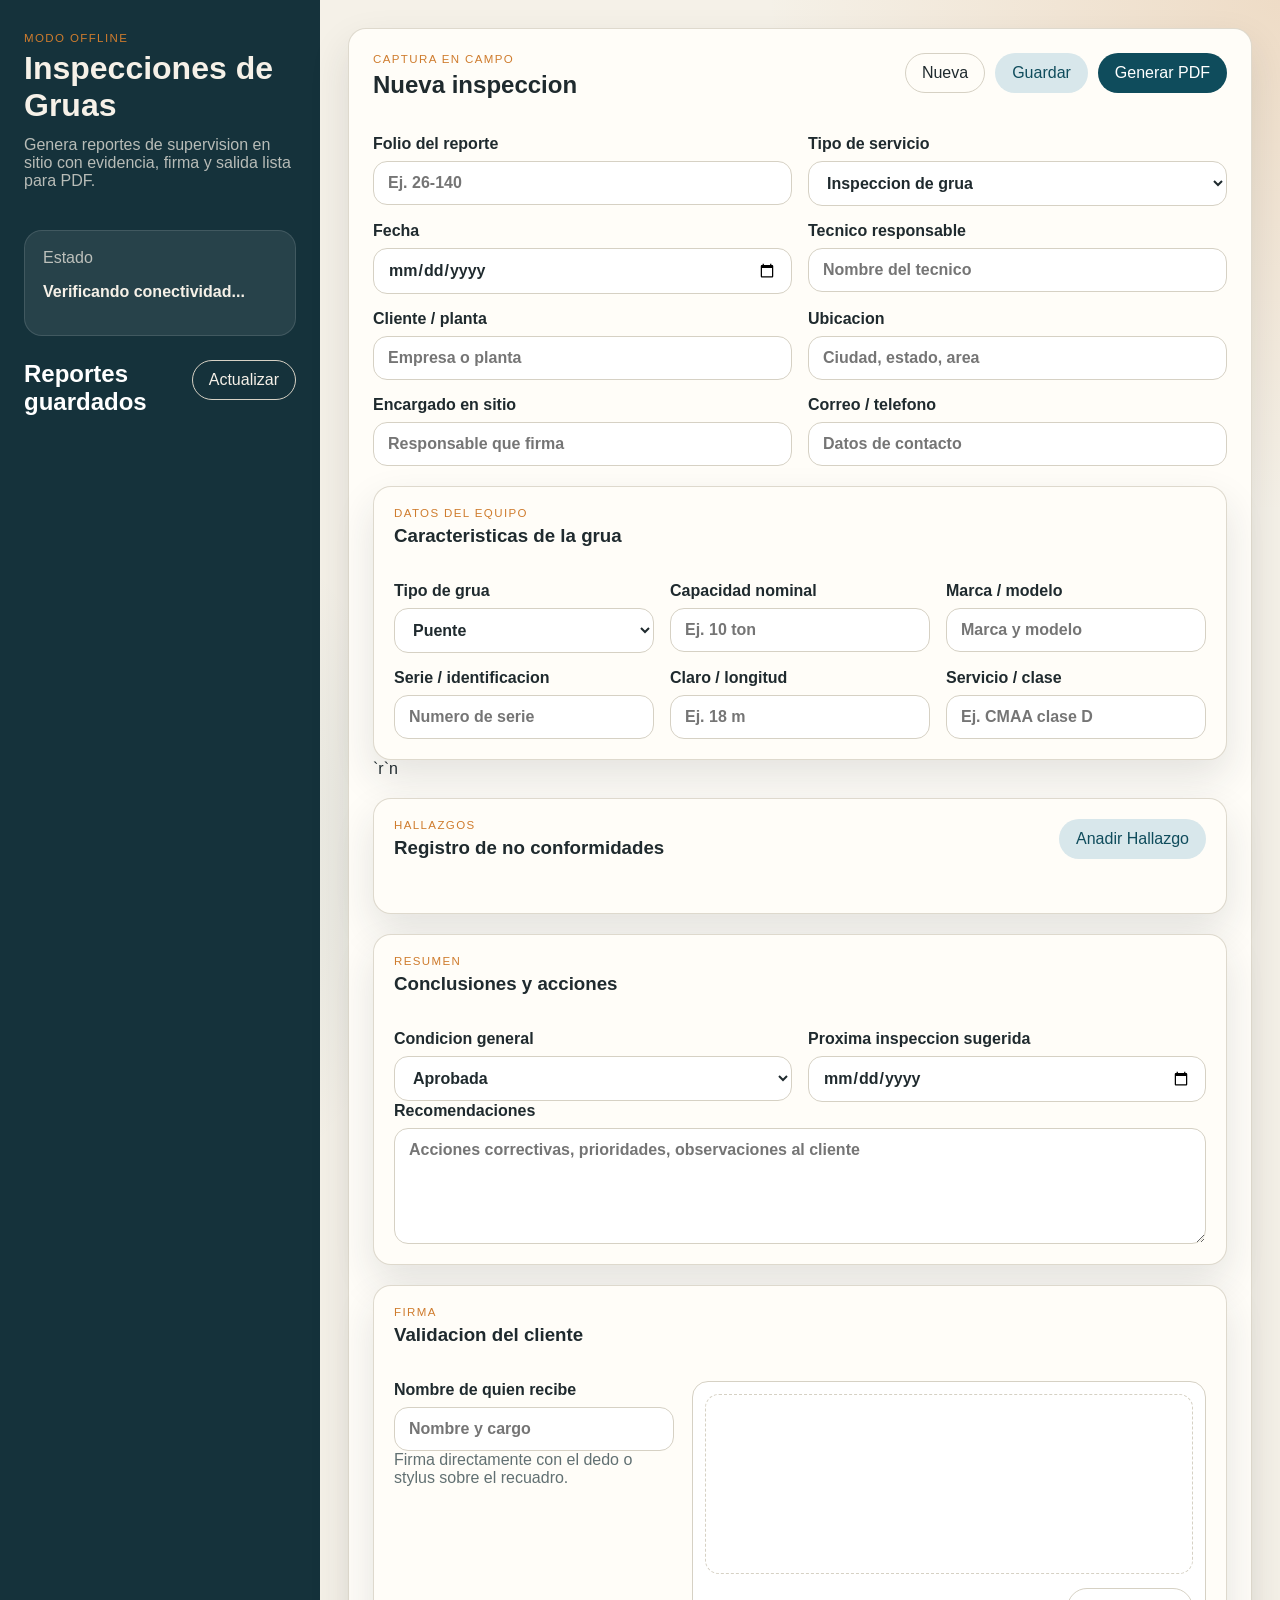
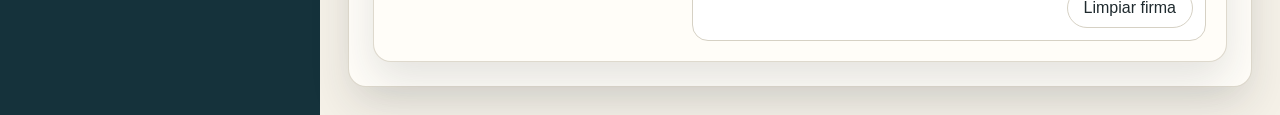
==== index.html @ 50f72477 "Add files via upload" ====
<!DOCTYPE html>
<html lang="es">
<head>
  <meta charset="UTF-8">
  <meta name="viewport" content="width=device-width, initial-scale=1.0">
  <meta name="theme-color" content="#0f4c5c">
  <title>Inspecciones de Gruas</title>
  <link rel="manifest" href="manifest.json">
  <link rel="stylesheet" href="styles.css">
</head>
<body>
  <div class="app-shell">
    <aside class="sidebar">
      <div>
        <p class="eyebrow">Modo offline</p>
        <h1>Inspecciones de Gruas</h1>
        <p class="intro">
          Genera reportes de supervision en sitio con evidencia, firma y salida lista para PDF.
        </p>
      </div>

      <div class="status-card">
        <p class="status-label">Estado</p>
        <p id="connectionStatus" class="status-value">Verificando conectividad...</p>
        <button id="installButton" class="secondary-button" hidden>Instalar app</button>
      </div>

      <section class="saved-section">
        <div class="section-header">
          <h2>Reportes guardados</h2>
          <button id="refreshReportsButton" class="ghost-button" type="button">Actualizar</button>
        </div>
        <div id="savedReports" class="saved-list"></div>
      </section>
    </aside>

    <main class="main-content">
      <section class="panel app-view" id="inspectionView">
        <div class="section-header">
          <div>
            <p class="eyebrow">Captura en campo</p>
            <h2>Nueva inspeccion</h2>
          </div>
          <div class="toolbar">
            <button id="newInspectionButton" class="ghost-button" type="button">Nueva</button>
            <button id="saveInspectionButton" class="secondary-button" type="button">Guardar</button>
            <button id="generatePdfButton" class="primary-button" type="button">Generar PDF</button>
          </div>
        </div>

        <form id="inspectionForm">
          <input id="inspectionId" type="hidden">

          <div class="grid two-column">
            <label>
              Folio del reporte
              <input id="reportNumber" name="reportNumber" type="text" placeholder="Ej. 26-140">
            </label>
            <label>
              Tipo de servicio
              <select id="serviceType" name="serviceType">
                <option value="Inspeccion de grua">Inspeccion de grua</option>
                <option value="Mantenimiento correctivo">Mantenimiento correctivo</option>
                <option value="Mantenimiento preventivo">Mantenimiento preventivo</option>
                <option value="Supervision tecnica">Supervision tecnica</option>
              </select>
            </label>
            <label>
              Fecha
              <input id="inspectionDate" name="inspectionDate" type="date" required>
            </label>
            <label>
              Tecnico responsable
              <input id="technicianName" name="technicianName" type="text" placeholder="Nombre del tecnico" required>
            </label>
            <label>
              Cliente / planta
              <input id="plantName" name="plantName" type="text" placeholder="Empresa o planta" required>
            </label>
            <label>
              Ubicacion
              <input id="plantLocation" name="plantLocation" type="text" placeholder="Ciudad, estado, area" required>
            </label>
            <label>
              Encargado en sitio
              <input id="siteContact" name="siteContact" type="text" placeholder="Responsable que firma">
            </label>
            <label>
              Correo / telefono
              <input id="siteContactInfo" name="siteContactInfo" type="text" placeholder="Datos de contacto">
            </label>
          </div>

          <section class="subpanel">
            <div class="section-header">
              <div>
                <p class="eyebrow">Datos del equipo</p>
                <h3>Caracteristicas de la grua</h3>
              </div>
            </div>

            <div class="grid three-column">
              <label>
                Tipo de grua
                <select id="craneType" name="craneType">
                  <option value="Puente">Puente</option>
                  <option value="Monorriel">Monorriel</option>
                  <option value="Portico">Portico</option>
                  <option value="Pluma">Pluma</option>
                  <option value="Polipasto">Polipasto</option>
                  <option value="Otro">Otro</option>
                </select>
              </label>
              <label>
                Capacidad nominal
                <input id="ratedCapacity" name="ratedCapacity" type="text" placeholder="Ej. 10 ton">
              </label>
              <label>
                Marca / modelo
                <input id="brandModel" name="brandModel" type="text" placeholder="Marca y modelo">
              </label>
              <label>
                Serie / identificacion
                <input id="serialNumber" name="serialNumber" type="text" placeholder="Numero de serie">
              </label>
              <label>
                Claro / longitud
                <input id="spanLength" name="spanLength" type="text" placeholder="Ej. 18 m">
              </label>
              <label>
                Servicio / clase
                <input id="serviceClass" name="serviceClass" type="text" placeholder="Ej. CMAA clase D">
              </label>
            </div>
          </section>`r`n          <section class="subpanel">
            <div class="section-header">
              <div>
                <p class="eyebrow">Hallazgos</p>
                <h3>Registro de no conformidades</h3>
              </div>
              <button id="addFindingButton" class="secondary-button" type="button">Anadir Hallazgo</button>
            </div>

            <div id="findingsList" class="findings-list"></div>
          </section>

          <section class="subpanel">
            <div class="section-header">
              <div>
                <p class="eyebrow">Resumen</p>
                <h3>Conclusiones y acciones</h3>
              </div>
            </div>

            <div class="grid two-column">
              <label>
                Condicion general
                <select id="overallCondition" name="overallCondition">
                  <option value="Aprobada">Aprobada</option>
                  <option value="Aprobada con observaciones">Aprobada con observaciones</option>
                  <option value="No aprobada">No aprobada</option>
                </select>
              </label>
              <label>
                Proxima inspeccion sugerida
                <input id="nextInspection" name="nextInspection" type="date">
              </label>
            </div>

            <label>
              Recomendaciones
              <textarea id="recommendations" name="recommendations" rows="5" placeholder="Acciones correctivas, prioridades, observaciones al cliente"></textarea>
            </label>
          </section>

          <section class="subpanel">
            <div class="section-header">
              <div>
                <p class="eyebrow">Firma</p>
                <h3>Validacion del cliente</h3>
              </div>
            </div>

            <div class="signature-layout">
              <div>
                <label>
                  Nombre de quien recibe
                  <input id="receiverName" name="receiverName" type="text" placeholder="Nombre y cargo">
                </label>
                <p class="signature-help">Firma directamente con el dedo o stylus sobre el recuadro.</p>
              </div>
              <div class="signature-box">
                <canvas id="signaturePad" width="600" height="220" aria-label="Area de firma"></canvas>
                <div class="signature-actions">
                  <button id="clearSignatureButton" class="ghost-button" type="button">Limpiar firma</button>
                </div>
              </div>
            </div>
          </section>
        </form>
      </section>

      <section class="panel app-view hidden" id="findingEditorView">
        <div class="section-header">
          <div>
            <p class="eyebrow">Hallazgo</p>
            <h2 id="findingEditorTitle">Nuevo hallazgo</h2>
          </div>
          <div class="toolbar">
            <button id="cancelFindingButton" class="ghost-button" type="button">Cancelar</button>
            <button id="saveFindingButton" class="primary-button" type="button">Guardar el Hallazgo</button>
          </div>
        </div>

        <form id="findingEditorForm">
          <input id="editingFindingId" type="hidden">

          <div class="grid two-column">
            <label>
              Categoria del hallazgo
              <select id="findingCategory" required></select>
            </label>
            <label>
              Incidencia
              <select id="findingIncidence" required></select>
            </label>
          </div>

          <label>
            Descripcion del hallazgo
            <textarea id="findingDescription" rows="6" placeholder="Describe con detalle la condicion observada, ubicacion exacta, riesgo y contexto" required></textarea>
          </label>

          <label>
            Evidencia fotografica
            <input id="findingPhotoInput" type="file" accept="image/*" capture="environment" multiple>
          </label>

          <div id="findingPhotoPreview" class="photo-preview large-preview"></div>
        </form>
      </section>
    </main>
  </div>

  <script src="report-template-config.js"></script>
  <script src="finding-catalog-config.js"></script>
  <script src="report-generator.js"></script>
  <script src="app.js"></script>
</body>
</html>
---- styles.css ----
:root {
  --bg: #f5f1e8;
  --panel: #fffdf8;
  --ink: #1f2a2e;
  --muted: #617072;
  --line: #d6d1c4;
  --brand: #0f4c5c;
  --brand-soft: #d8e7eb;
  --accent: #cf7c2e;
  --shadow: 0 18px 40px rgba(31, 42, 46, 0.12);
  --radius: 18px;
}

* {
  box-sizing: border-box;
}

body {
  margin: 0;
  font-family: "Segoe UI", Tahoma, Geneva, Verdana, sans-serif;
  color: var(--ink);
  background:
    radial-gradient(circle at top right, rgba(207, 124, 46, 0.18), transparent 24%),
    radial-gradient(circle at left center, rgba(15, 76, 92, 0.16), transparent 28%),
    var(--bg);
}

button,
input,
select,
textarea {
  font: inherit;
}

.app-shell {
  display: grid;
  grid-template-columns: 320px minmax(0, 1fr);
  min-height: 100vh;
}

.sidebar {
  display: flex;
  flex-direction: column;
  gap: 24px;
  padding: 32px 24px;
  background: #15323b;
  color: #f6f1e8;
}

.main-content {
  padding: 28px;
}

.panel,
.subpanel,
.status-card,
.finding-list-card {
  background: var(--panel);
  border: 1px solid rgba(214, 209, 196, 0.8);
  border-radius: var(--radius);
  box-shadow: var(--shadow);
}

.panel {
  padding: 24px;
}

.subpanel {
  padding: 20px;
  margin-top: 20px;
}

.status-card {
  padding: 18px;
  background: rgba(255, 253, 248, 0.08);
  border-color: rgba(255, 255, 255, 0.12);
  box-shadow: none;
}

.eyebrow {
  margin: 0 0 6px;
  text-transform: uppercase;
  letter-spacing: 0.12em;
  font-size: 0.72rem;
  color: var(--accent);
}

h1,
h2,
h3,
h4,
p {
  margin-top: 0;
}

h1 {
  font-size: 2rem;
  margin-bottom: 12px;
}

.intro,
.status-label,
.signature-help {
  color: var(--muted);
}

.sidebar .intro,
.sidebar .status-label {
  color: rgba(246, 241, 232, 0.72);
}

.status-value {
  font-weight: 700;
}

.section-header {
  display: flex;
  justify-content: space-between;
  align-items: flex-start;
  gap: 12px;
  margin-bottom: 16px;
}

.toolbar {
  display: flex;
  gap: 10px;
  flex-wrap: wrap;
}

.primary-button,
.secondary-button,
.ghost-button {
  border-radius: 999px;
  padding: 10px 16px;
  border: 1px solid transparent;
  cursor: pointer;
}

.primary-button {
  background: var(--brand);
  color: white;
}

.secondary-button {
  background: var(--brand-soft);
  color: var(--brand);
}

.ghost-button {
  background: transparent;
  color: inherit;
  border-color: var(--line);
}

.grid {
  display: grid;
  gap: 16px;
}

.two-column {
  grid-template-columns: repeat(2, minmax(0, 1fr));
}

.three-column {
  grid-template-columns: repeat(3, minmax(0, 1fr));
}

label {
  display: flex;
  flex-direction: column;
  gap: 8px;
  font-weight: 600;
}

input,
select,
textarea {
  width: 100%;
  border: 1px solid var(--line);
  border-radius: 14px;
  padding: 12px 14px;
  background: white;
  color: var(--ink);
}

textarea {
  resize: vertical;
}

.checkbox-grid {
  display: grid;
  grid-template-columns: repeat(auto-fit, minmax(160px, 1fr));
  gap: 12px;
}

.checkbox-card {
  flex-direction: row;
  align-items: center;
  font-weight: 500;
  padding: 12px 14px;
  border: 1px solid var(--line);
  border-radius: 14px;
  background: #fff;
}

.checkbox-card input {
  width: auto;
}

.findings-list,
.saved-list {
  display: grid;
  gap: 14px;
}

.finding-list-card {
  display: block;
  width: 100%;
  padding: 16px;
  cursor: pointer;
  text-align: left;
  transition: transform 0.16s ease, border-color 0.16s ease;
}

.finding-list-card:hover {
  transform: translateY(-1px);
  border-color: var(--brand);
}

.finding-list-card p:last-child,
.saved-card p:last-child {
  margin-bottom: 0;
}

.finding-meta {
  display: flex;
  gap: 10px;
  flex-wrap: wrap;
  color: var(--muted);
  font-size: 0.95rem;
  margin-bottom: 10px;
}

.large-preview {
  margin-top: 8px;
}

.photo-preview {
  display: grid;
  grid-template-columns: repeat(auto-fit, minmax(120px, 1fr));
  gap: 12px;
}

.photo-thumb {
  position: relative;
  border-radius: 16px;
  overflow: hidden;
  border: 1px solid var(--line);
  aspect-ratio: 4 / 3;
  background: #f0ece3;
}

.photo-thumb img {
  width: 100%;
  height: 100%;
  object-fit: cover;
}

.photo-remove {
  position: absolute;
  top: 8px;
  right: 8px;
  border: none;
  border-radius: 999px;
  background: rgba(21, 50, 59, 0.85);
  color: white;
  width: 32px;
  height: 32px;
  cursor: pointer;
}

.saved-card {
  border: 1px solid rgba(255, 255, 255, 0.12);
  border-radius: 16px;
  padding: 14px;
  background: rgba(255, 255, 255, 0.04);
}

.saved-actions {
  display: flex;
  gap: 8px;
  flex-wrap: wrap;
}

.signature-layout {
  display: grid;
  grid-template-columns: 280px minmax(0, 1fr);
  gap: 18px;
  align-items: start;
}

.signature-box {
  border: 1px solid var(--line);
  border-radius: 16px;
  background: white;
  padding: 12px;
}

#signaturePad {
  width: 100%;
  border: 1px dashed var(--line);
  border-radius: 14px;
  background: #fff;
  touch-action: none;
}

.signature-actions {
  display: flex;
  justify-content: flex-end;
  margin-top: 10px;
}

.empty-state {
  padding: 18px;
  border: 1px dashed rgba(255, 255, 255, 0.18);
  border-radius: 16px;
  color: rgba(246, 241, 232, 0.72);
}

.inline-empty-state {
  padding: 18px;
  border: 1px dashed var(--line);
  border-radius: 16px;
  color: var(--muted);
  background: white;
}

.saved-section h2 {
  color: white;
}

.hidden {
  display: none;
}

@media (max-width: 1080px) {
  .app-shell,
  .signature-layout,
  .three-column,
  .two-column {
    grid-template-columns: 1fr;
  }
}

@media (max-width: 820px) {
  .app-shell {
    grid-template-columns: 1fr;
  }

  .sidebar,
  .main-content {
    padding: 18px;
  }

  .panel {
    padding: 18px;
  }

  .section-header {
    flex-direction: column;
  }
}

@media print {
  body {
    background: white;
  }

  .sidebar,
  .toolbar,
  #addFindingButton,
  .photo-remove,
  .secondary-button,
  .ghost-button,
  #findingEditorView,
  .signature-actions {
    display: none !important;
  }

  .panel,
  .subpanel,
  .finding-list-card {
    box-shadow: none;
    border: 1px solid #999;
    break-inside: avoid;
  }

  .main-content {
    padding: 0;
  }
}
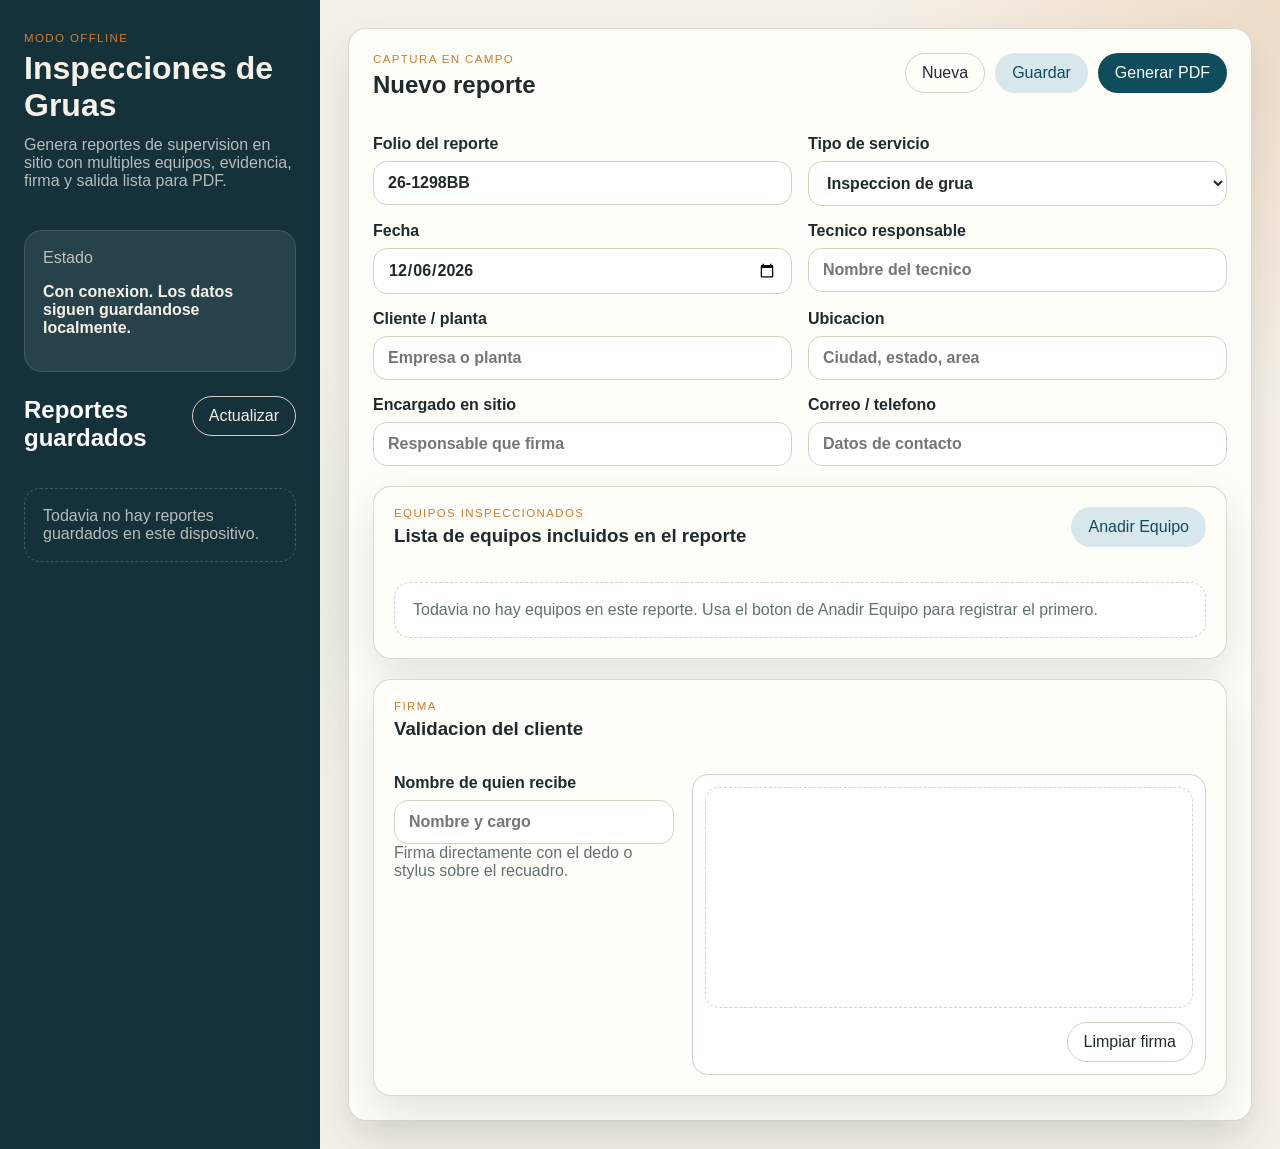
==== commit f35d0d4b: "Add files via upload" ====
--- a/index.html
+++ b/index.html
@@ -15,7 +15,7 @@
         <p class="eyebrow">Modo offline</p>
         <h1>Inspecciones de Gruas</h1>
         <p class="intro">
-          Genera reportes de supervision en sitio con evidencia, firma y salida lista para PDF.
+          Genera reportes de supervision en sitio con multiples equipos, evidencia, firma y salida lista para PDF.
         </p>
       </div>
 
@@ -39,7 +39,7 @@
         <div class="section-header">
           <div>
             <p class="eyebrow">Captura en campo</p>
-            <h2>Nueva inspeccion</h2>
+            <h2>Nuevo reporte</h2>
           </div>
           <div class="toolbar">
             <button id="newInspectionButton" class="ghost-button" type="button">Nueva</button>
@@ -94,12 +94,69 @@
           <section class="subpanel">
             <div class="section-header">
               <div>
+                <p class="eyebrow">Equipos inspeccionados</p>
+                <h3>Lista de equipos incluidos en el reporte</h3>
+              </div>
+              <button id="addEquipmentButton" class="secondary-button" type="button">Anadir Equipo</button>
+            </div>
+            <div id="equipmentList" class="findings-list"></div>
+          </section>
+
+          <section class="subpanel">
+            <div class="section-header">
+              <div>
+                <p class="eyebrow">Firma</p>
+                <h3>Validacion del cliente</h3>
+              </div>
+            </div>
+
+            <div class="signature-layout">
+              <div>
+                <label>
+                  Nombre de quien recibe
+                  <input id="receiverName" name="receiverName" type="text" placeholder="Nombre y cargo">
+                </label>
+                <p class="signature-help">Firma directamente con el dedo o stylus sobre el recuadro.</p>
+              </div>
+              <div class="signature-box">
+                <canvas id="signaturePad" width="600" height="220" aria-label="Area de firma"></canvas>
+                <div class="signature-actions">
+                  <button id="clearSignatureButton" class="ghost-button" type="button">Limpiar firma</button>
+                </div>
+              </div>
+            </div>
+          </section>
+        </form>
+      </section>
+
+      <section class="panel app-view hidden" id="equipmentEditorView">
+        <div class="section-header">
+          <div>
+            <p class="eyebrow">Equipo</p>
+            <h2 id="equipmentEditorTitle">Nuevo equipo</h2>
+          </div>
+          <div class="toolbar">
+            <button id="cancelEquipmentButton" class="ghost-button" type="button">Cancelar</button>
+            <button id="saveEquipmentButton" class="primary-button" type="button">Guardar Equipo</button>
+          </div>
+        </div>
+
+        <form id="equipmentEditorForm">
+          <input id="editingEquipmentId" type="hidden">
+
+          <section class="subpanel editor-subpanel">
+            <div class="section-header">
+              <div>
                 <p class="eyebrow">Datos del equipo</p>
                 <h3>Caracteristicas de la grua</h3>
               </div>
             </div>
 
             <div class="grid three-column">
+              <label>
+                Nombre o tag del equipo
+                <input id="equipmentName" type="text" placeholder="Ej. Grua puente linea 3" required>
+              </label>
               <label>
                 Tipo de grua
                 <select id="craneType" name="craneType">
@@ -131,8 +188,42 @@
                 Servicio / clase
                 <input id="serviceClass" name="serviceClass" type="text" placeholder="Ej. CMAA clase D">
               </label>
-            </div>
-          </section>`r`n          <section class="subpanel">
+              <label>
+                Ubicacion puntual del equipo
+                <input id="equipmentLocation" type="text" placeholder="Area, nave o linea">
+              </label>
+            </div>
+          </section>
+
+          <section class="subpanel editor-subpanel">
+            <div class="section-header">
+              <div>
+                <p class="eyebrow">Datos del polipasto</p>
+                <h3>Informacion complementaria</h3>
+              </div>
+            </div>
+
+            <div class="grid two-column">
+              <label>
+                Tipo de polipasto
+                <input id="hoistType" type="text" placeholder="Cable, cadena, manual, electrico">
+              </label>
+              <label>
+                Capacidad del polipasto
+                <input id="hoistCapacity" type="text" placeholder="Ej. 5 ton">
+              </label>
+              <label>
+                Marca / modelo del polipasto
+                <input id="hoistBrandModel" type="text" placeholder="Marca y modelo">
+              </label>
+              <label>
+                Serie del polipasto
+                <input id="hoistSerialNumber" type="text" placeholder="Numero de serie">
+              </label>
+            </div>
+          </section>
+
+          <section class="subpanel editor-subpanel">
             <div class="section-header">
               <div>
                 <p class="eyebrow">Hallazgos</p>
@@ -140,11 +231,10 @@
               </div>
               <button id="addFindingButton" class="secondary-button" type="button">Anadir Hallazgo</button>
             </div>
-
             <div id="findingsList" class="findings-list"></div>
           </section>
 
-          <section class="subpanel">
+          <section class="subpanel editor-subpanel">
             <div class="section-header">
               <div>
                 <p class="eyebrow">Resumen</p>
@@ -156,9 +246,9 @@
               <label>
                 Condicion general
                 <select id="overallCondition" name="overallCondition">
-                  <option value="Aprobada">Aprobada</option>
-                  <option value="Aprobada con observaciones">Aprobada con observaciones</option>
-                  <option value="No aprobada">No aprobada</option>
+                  <option value="Bueno">Bueno</option>
+                  <option value="Regular">Regular</option>
+                  <option value="Malo">Malo</option>
                 </select>
               </label>
               <label>
@@ -168,34 +258,30 @@
             </div>
 
             <label>
+              Resumen del servicio
+              <textarea id="serviceSummary" rows="4" placeholder="Describe el alcance realizado para este equipo"></textarea>
+            </label>
+
+            <label>
               Recomendaciones
               <textarea id="recommendations" name="recommendations" rows="5" placeholder="Acciones correctivas, prioridades, observaciones al cliente"></textarea>
             </label>
           </section>
 
-          <section class="subpanel">
-            <div class="section-header">
-              <div>
-                <p class="eyebrow">Firma</p>
-                <h3>Validacion del cliente</h3>
-              </div>
-            </div>
-
-            <div class="signature-layout">
-              <div>
-                <label>
-                  Nombre de quien recibe
-                  <input id="receiverName" name="receiverName" type="text" placeholder="Nombre y cargo">
-                </label>
-                <p class="signature-help">Firma directamente con el dedo o stylus sobre el recuadro.</p>
-              </div>
-              <div class="signature-box">
-                <canvas id="signaturePad" width="600" height="220" aria-label="Area de firma"></canvas>
-                <div class="signature-actions">
-                  <button id="clearSignatureButton" class="ghost-button" type="button">Limpiar firma</button>
-                </div>
-              </div>
-            </div>
+          <section class="subpanel editor-subpanel">
+            <div class="section-header">
+              <div>
+                <p class="eyebrow">Evidencia del servicio</p>
+                <h3>Fotografias generales del equipo</h3>
+              </div>
+            </div>
+
+            <label>
+              Evidencia fotografica del servicio
+              <input id="servicePhotoInput" type="file" accept="image/*" capture="environment" multiple>
+            </label>
+
+            <div id="servicePhotoPreview" class="photo-preview large-preview"></div>
           </section>
         </form>
       </section>
@@ -242,15 +328,9 @@
     </main>
   </div>
 
-  <script src="report-template-config.js"></script>
-  <script src="finding-catalog-config.js"></script>
-  <script src="report-generator.js"></script>
+  <script src="report-template-config.js"></script>
+  <script src="finding-catalog-config.js"></script>
+  <script src="report-generator.js"></script>
   <script src="app.js"></script>
 </body>
-</html>
-
-
-
-
-
-
+</html>
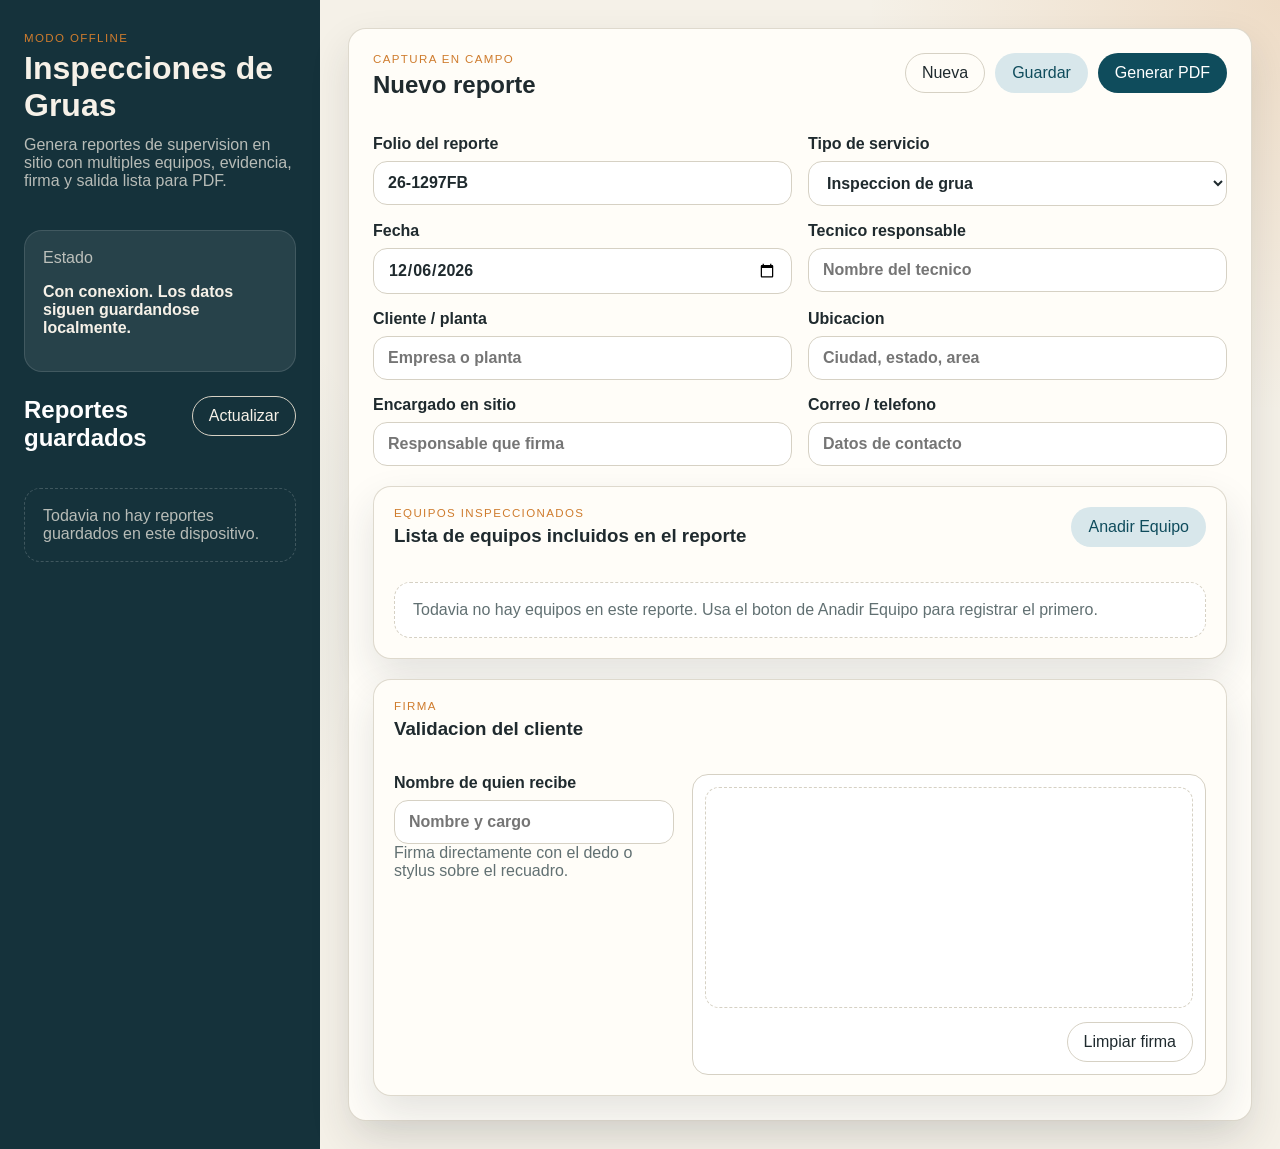
==== commit 2b6d174f: "Add files via upload" ====
--- a/index.html
+++ b/index.html
@@ -278,7 +278,7 @@
 
             <label>
               Evidencia fotografica del servicio
-              <input id="servicePhotoInput" type="file" accept="image/*" capture="environment" multiple>
+              <input id="servicePhotoInput" type="file" accept="image/*" multiple>
             </label>
 
             <div id="servicePhotoPreview" class="photo-preview large-preview"></div>
@@ -319,7 +319,7 @@
 
           <label>
             Evidencia fotografica
-            <input id="findingPhotoInput" type="file" accept="image/*" capture="environment" multiple>
+            <input id="findingPhotoInput" type="file" accept="image/*" multiple>
           </label>
 
           <div id="findingPhotoPreview" class="photo-preview large-preview"></div>
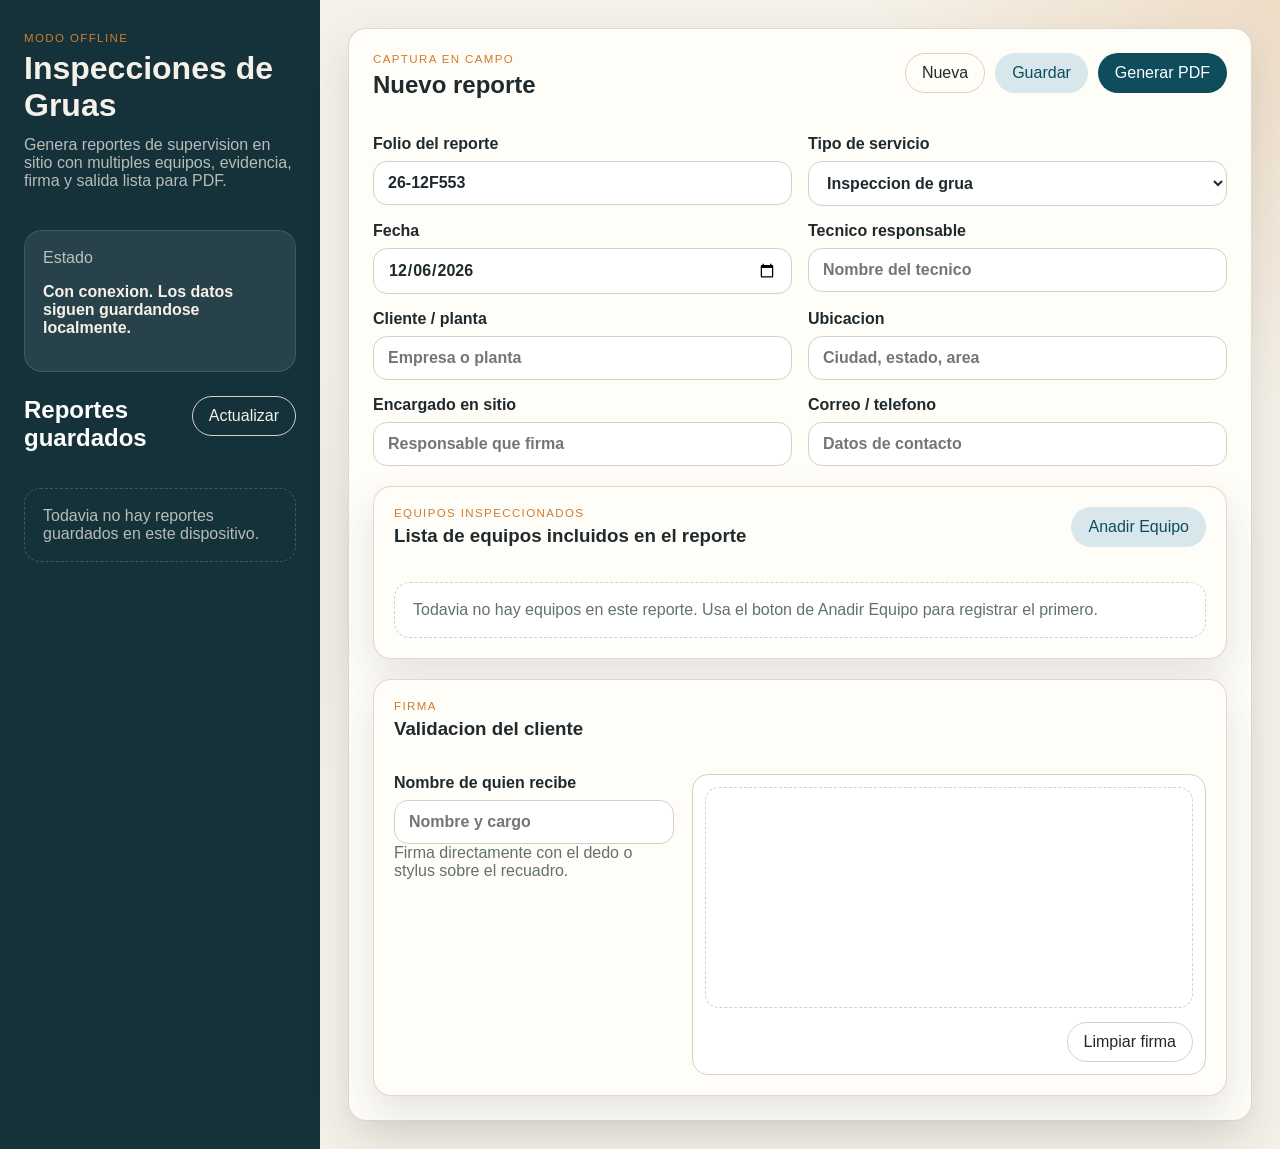
==== commit db2b8592: "Add files via upload" ====
--- a/index.html
+++ b/index.html
@@ -276,10 +276,12 @@
               </div>
             </div>
 
-            <label>
-              Evidencia fotografica del servicio
-              <input id="servicePhotoInput" type="file" accept="image/*" multiple>
-            </label>
+            <div class="upload-actions">
+              <button id="servicePhotoGalleryButton" class="secondary-button" type="button">Elegir de galeria</button>
+              <button id="servicePhotoCameraButton" class="ghost-button" type="button">Tomar foto</button>
+            </div>
+            <input id="servicePhotoGalleryInput" class="file-input-hidden" type="file" accept="image/*" multiple>
+            <input id="servicePhotoCameraInput" class="file-input-hidden" type="file" accept="image/*" capture="environment" multiple>
 
             <div id="servicePhotoPreview" class="photo-preview large-preview"></div>
           </section>
@@ -317,10 +319,12 @@
             <textarea id="findingDescription" rows="6" placeholder="Describe con detalle la condicion observada, ubicacion exacta, riesgo y contexto" required></textarea>
           </label>
 
-          <label>
-            Evidencia fotografica
-            <input id="findingPhotoInput" type="file" accept="image/*" multiple>
-          </label>
+          <div class="upload-actions">
+            <button id="findingPhotoGalleryButton" class="secondary-button" type="button">Elegir de galeria</button>
+            <button id="findingPhotoCameraButton" class="ghost-button" type="button">Tomar foto</button>
+          </div>
+          <input id="findingPhotoGalleryInput" class="file-input-hidden" type="file" accept="image/*" multiple>
+          <input id="findingPhotoCameraInput" class="file-input-hidden" type="file" accept="image/*" capture="environment" multiple>
 
           <div id="findingPhotoPreview" class="photo-preview large-preview"></div>
         </form>
--- a/styles.css
+++ b/styles.css
@@ -251,6 +251,17 @@
   gap: 12px;
 }
 
+.upload-actions {
+  display: flex;
+  gap: 10px;
+  flex-wrap: wrap;
+  margin-bottom: 12px;
+}
+
+.file-input-hidden {
+  display: none;
+}
+
 .photo-thumb {
   position: relative;
   border-radius: 16px;
